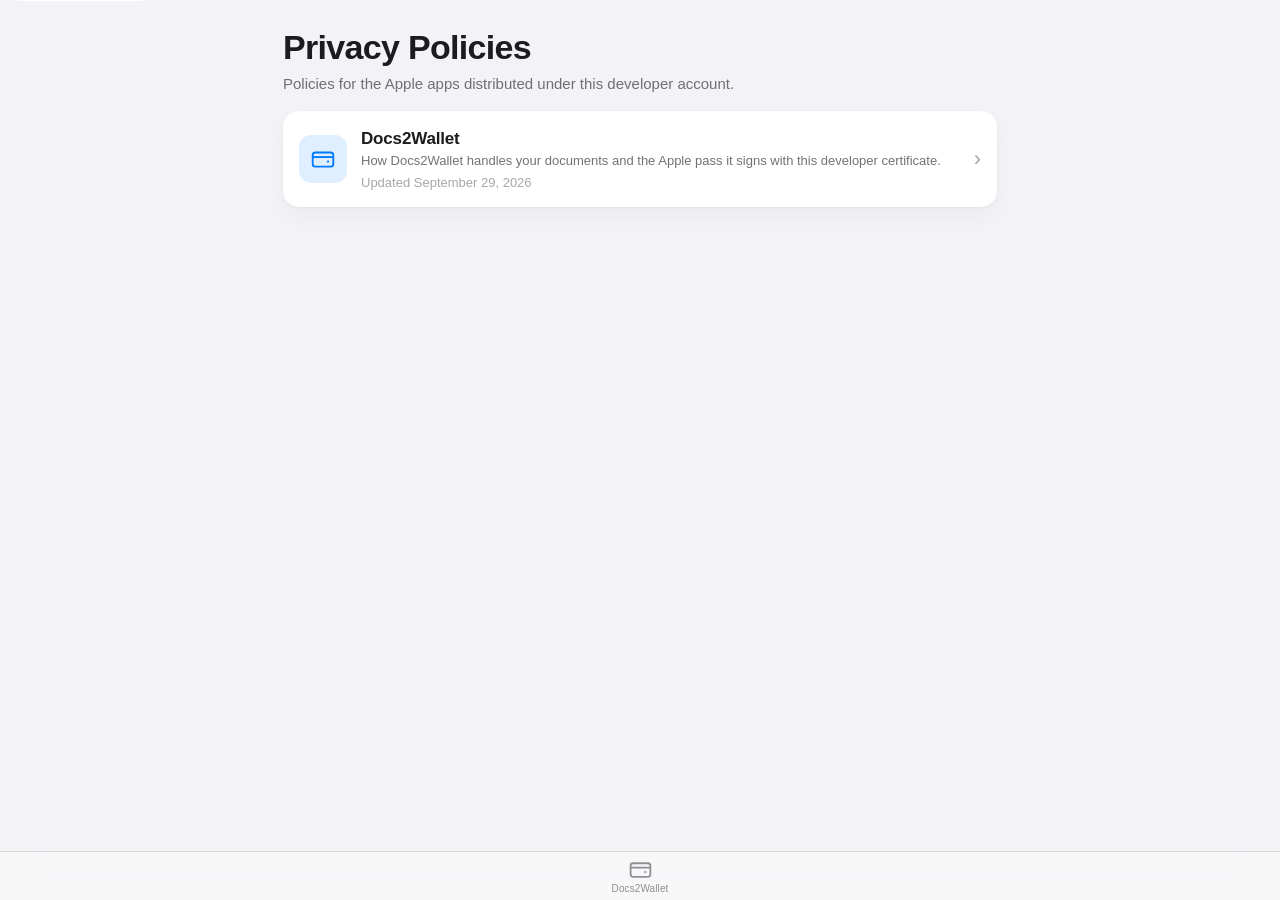
==== index.html @ c4df677a "Publish a GitHub Pages site that lists privacy policies from folders, starting with Docs2Wallet. Co-" ====
<!DOCTYPE html>
<html lang="en">
<head>
  <meta charset="utf-8">
  <meta name="viewport" content="width=device-width, initial-scale=1, viewport-fit=cover">
  <meta name="description" content="Privacy policies for apps distributed under this Apple developer account.">
  <title>Privacy Policies</title>
  <link rel="icon" href="assets/favicon.svg" type="image/svg+xml">
  <link rel="stylesheet" href="assets/site.css">
</head>
<body data-view="library">
  <a class="skip" href="#library">Skip to policies</a>
  <div class="frame">
    <header class="title-block">
      <h1>Privacy Policies</h1>
      <p class="lede">Policies for the Apple apps distributed under this developer account.</p>
    </header>
    <p class="status" id="library-status">Loading policies…</p>
    <div class="library" id="library"></div>
    <noscript>
      <div class="library">
        <a class="card" href="Docs_to_Wallet_Privacy_Policy/">
          <span>
            <span class="card-title">Docs2Wallet</span>
            <span class="card-summary">How Docs2Wallet handles your documents and the Apple pass it signs with this developer certificate.</span>
            <span class="card-meta">Updated September 29, 2026</span>
          </span>
        </a>
      </div>
    </noscript>
  </div>
  <nav class="tab-bar" id="tab-bar" aria-label="Privacy policies"></nav>
  <script src="assets/site.js"></script>
</body>
</html>
---- assets/site.css ----
:root {
  color-scheme: light dark;
  --bg: #f2f2f7;
  --card: #ffffff;
  --text: #1c1c1e;
  --secondary: rgba(60, 60, 67, 0.72);
  --tertiary: rgba(60, 60, 67, 0.45);
  --separator: rgba(60, 60, 67, 0.18);
  --blue: #007aff;
  --tab: #8e8e93;
  --bar: rgba(249, 249, 249, 0.86);
  --fill: rgba(120, 120, 128, 0.12);
  --icon-bg: rgba(0, 122, 255, 0.12);
  --shadow: 0 1px 2px rgba(0, 0, 0, 0.04), 0 8px 24px rgba(0, 0, 0, 0.04);
  --font: -apple-system, BlinkMacSystemFont, "SF Pro Text", "SF Pro Display", "Segoe UI", sans-serif;
  --mono: ui-monospace, "SF Mono", Menlo, Consolas, monospace;
  --content: 42rem;
}

@media (prefers-color-scheme: dark) {
  :root {
    --bg: #000000;
    --card: #1c1c1e;
    --text: #f2f2f7;
    --secondary: rgba(235, 235, 245, 0.68);
    --tertiary: rgba(235, 235, 245, 0.4);
    --separator: rgba(84, 84, 88, 0.65);
    --blue: #0a84ff;
    --tab: #8e8e93;
    --bar: rgba(28, 28, 30, 0.86);
    --fill: rgba(120, 120, 128, 0.24);
    --icon-bg: rgba(10, 132, 255, 0.22);
    --shadow: 0 1px 2px rgba(0, 0, 0, 0.4);
  }
}

* { box-sizing: border-box; }

html, body {
  margin: 0;
  padding: 0;
  background: var(--bg);
  color: var(--text);
  font-family: var(--font);
  font-size: 17px;
  line-height: 1.47;
  -webkit-font-smoothing: antialiased;
}

html {
  scroll-padding-top: calc(52px + env(safe-area-inset-top));
  scroll-padding-bottom: calc(72px + env(safe-area-inset-bottom));
}

body {
  min-height: 100vh;
  padding-bottom: calc(72px + env(safe-area-inset-bottom));
}

a { color: var(--blue); }

.skip {
  position: absolute;
  left: 12px;
  top: -40px;
  background: var(--card);
  padding: 8px 12px;
  border-radius: 8px;
  z-index: 30;
}

.skip:focus { top: 12px; }

.frame {
  width: min(var(--content), calc(100% - 32px));
  margin: 0 auto;
}

.toolbar {
  position: sticky;
  top: 0;
  z-index: 10;
  background: var(--bar);
  -webkit-backdrop-filter: saturate(180%) blur(20px);
  backdrop-filter: saturate(180%) blur(20px);
  border-bottom: 0.5px solid var(--separator);
}

.toolbar-row {
  width: min(var(--content), calc(100% - 32px));
  margin: 0 auto;
  min-height: 44px;
  display: flex;
  align-items: center;
  padding-top: env(safe-area-inset-top);
}

.back {
  display: inline-flex;
  align-items: center;
  gap: 2px;
  margin-left: -6px;
  color: var(--blue);
  text-decoration: none;
  font-size: 17px;
}

.back svg { width: 12px; height: 20px; display: block; }

.title-block {
  padding: 18px 0 8px;
}

.title-block h1 {
  margin: 0;
  font-size: 34px;
  line-height: 1.15;
  font-weight: 700;
  letter-spacing: -0.02em;
}

.lede, .updated {
  margin: 6px 0 0;
  color: var(--secondary);
  font-size: 15px;
}

.library {
  display: flex;
  flex-direction: column;
  gap: 12px;
  padding: 8px 0 24px;
}

.card {
  display: grid;
  grid-template-columns: 48px 1fr auto;
  gap: 14px;
  align-items: center;
  padding: 16px;
  background: var(--card);
  border-radius: 16px;
  box-shadow: var(--shadow);
  color: inherit;
  text-decoration: none;
}

.card:active { opacity: 0.72; }

.card:focus-visible, .tab:focus-visible, .back:focus-visible, .segment a:focus-visible {
  outline: 3px solid var(--blue);
  outline-offset: 2px;
}

.card-icon, .tab svg {
  color: var(--blue);
}

.card-icon {
  width: 48px;
  height: 48px;
  border-radius: 12px;
  background: var(--icon-bg);
  display: grid;
  place-items: center;
}

.card-icon svg { width: 26px; height: 26px; }

.card-title {
  display: block;
  font-size: 17px;
  font-weight: 600;
  letter-spacing: -0.01em;
}

.card-summary, .card-meta {
  display: block;
  color: var(--secondary);
  font-size: 13px;
  line-height: 1.35;
}

.card-meta { margin-top: 4px; color: var(--tertiary); }

.chevron {
  color: var(--tertiary);
  font-size: 22px;
  line-height: 1;
}

.status {
  color: var(--secondary);
  font-size: 15px;
}

.segment {
  display: flex;
  gap: 2px;
  padding: 2px;
  margin: 4px 0 16px;
  background: var(--fill);
  border-radius: 9px;
}

.segment a {
  flex: 1;
  text-align: center;
  text-decoration: none;
  color: var(--text);
  font-size: 13px;
  font-weight: 590;
  padding: 6px 8px;
  border-radius: 7px;
}

.segment a[aria-current="page"] {
  background: var(--card);
  box-shadow: 0 1px 2px rgba(0, 0, 0, 0.08);
}

.policy h2 {
  margin: 32px 0 8px;
  font-size: 22px;
  line-height: 1.2;
  letter-spacing: -0.015em;
  scroll-margin-top: calc(64px + env(safe-area-inset-top));
}

.policy h3 {
  margin: 22px 0 6px;
  font-size: 17px;
}

.policy p { margin: 0 0 12px; }

.policy ul, .policy ol {
  margin: 0 0 14px;
  padding-left: 1.2em;
}

.policy li { margin: 6px 0; }

.policy code {
  font-family: var(--mono);
  font-size: 0.86em;
}

.toc {
  margin: 8px 0 4px;
  padding: 4px 0;
}

.toc a {
  display: block;
  padding: 8px 0;
  text-decoration: none;
  border-top: 0.5px solid var(--separator);
  font-size: 15px;
}

.toc a:first-child { border-top: none; }

.spec, .note {
  background: var(--card);
  border-radius: 12px;
  overflow: hidden;
  margin: 12px 0 16px;
}

.spec div {
  display: grid;
  grid-template-columns: minmax(7.5rem, 38%) 1fr;
  gap: 12px;
  padding: 11px 16px;
  border-top: 0.5px solid var(--separator);
}

.spec div:first-child { border-top: none; }

.spec dt {
  margin: 0;
  color: var(--secondary);
  font-weight: 400;
}

.spec dd {
  margin: 0;
  font-weight: 600;
  text-align: right;
  overflow-wrap: break-word;
}

@media (max-width: 520px) {
  .spec div {
    grid-template-columns: 1fr;
    gap: 2px;
  }

  .spec dd { text-align: left; }
}

.note { padding: 14px 16px; }
.note p:last-child { margin-bottom: 0; }

.tab-bar:empty { display: none; }

.tab-bar {
  position: fixed;
  left: 0;
  right: 0;
  bottom: 0;
  z-index: 20;
  display: flex;
  justify-content: space-around;
  height: calc(49px + env(safe-area-inset-bottom));
  padding: 0 8px env(safe-area-inset-bottom);
  background: var(--bar);
  -webkit-backdrop-filter: saturate(180%) blur(20px);
  backdrop-filter: saturate(180%) blur(20px);
  border-top: 0.5px solid var(--separator);
}

.tab {
  flex: 1;
  max-width: 96px;
  display: flex;
  flex-direction: column;
  align-items: center;
  justify-content: center;
  gap: 1px;
  color: var(--tab);
  text-decoration: none;
  font-size: 10px;
  line-height: 1.15;
  letter-spacing: 0.01em;
}

.tab svg { width: 25px; height: 25px; color: inherit; }

.tab[aria-current="page"] { color: var(--blue); }

@media (min-width: 720px) {
  .title-block { padding-top: 28px; }
}

@media (prefers-reduced-motion: reduce) {
  * { scroll-behavior: auto; }
}

@media print {
  body { background: #fff; color: #000; padding: 0; }
  .toolbar, .tab-bar, .skip, .back { display: none; }
  a { color: #000; }
}
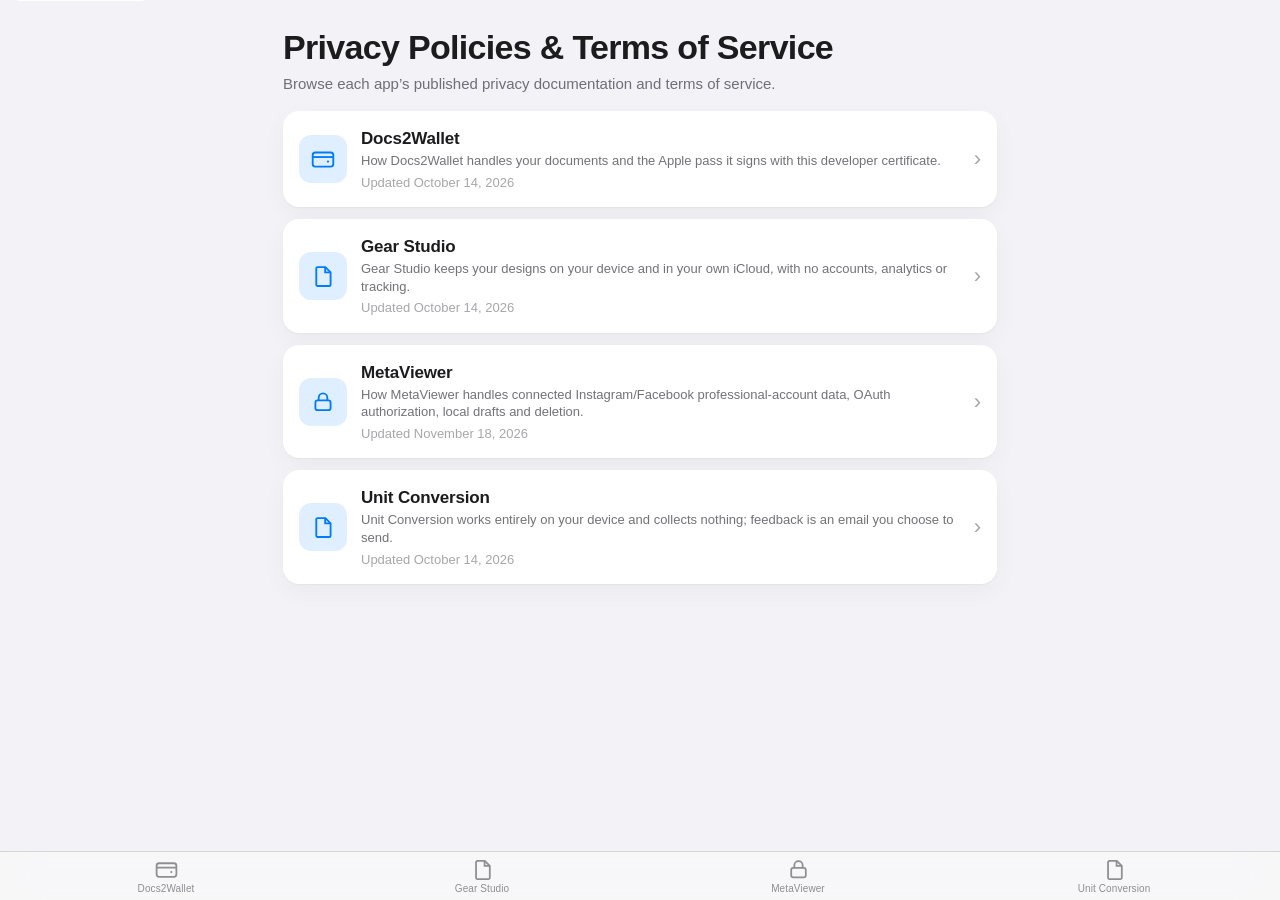
==== commit 6fe02240: "Group published legal documents by privacy and terms" ====
--- a/index.html
+++ b/index.html
@@ -4,7 +4,7 @@
   <meta charset="utf-8">
   <meta name="viewport" content="width=device-width, initial-scale=1, viewport-fit=cover">
   <meta name="description" content="Privacy policies for apps distributed under this Apple developer account.">
-  <title>Privacy Policies</title>
+  <title>Privacy Policies & Terms of Service</title>
   <link rel="icon" href="assets/favicon.svg" type="image/svg+xml">
   <link rel="stylesheet" href="assets/site.css">
 </head>
@@ -12,10 +12,10 @@
   <a class="skip" href="#library">Skip to policies</a>
   <div class="frame">
     <header class="title-block">
-      <h1>Privacy Policies</h1>
-      <p class="lede">Policies for the Apple apps distributed under this developer account.</p>
+      <h1>Privacy Policies &amp; Terms of Service</h1>
+      <p class="lede">Browse each app’s published privacy documentation and terms of service.</p>
     </header>
-    <p class="status" id="library-status">Loading policies…</p>
+    <p class="status" id="library-status">Loading legal documents…</p>
     <div class="library" id="library"></div>
     <noscript>
       <div class="library">
@@ -29,7 +29,7 @@
       </div>
     </noscript>
   </div>
-  <nav class="tab-bar" id="tab-bar" aria-label="Privacy policies"></nav>
+  <nav class="tab-bar" id="tab-bar" aria-label="App legal documents"></nav>
   <script src="assets/site.js"></script>
 </body>
 </html>
